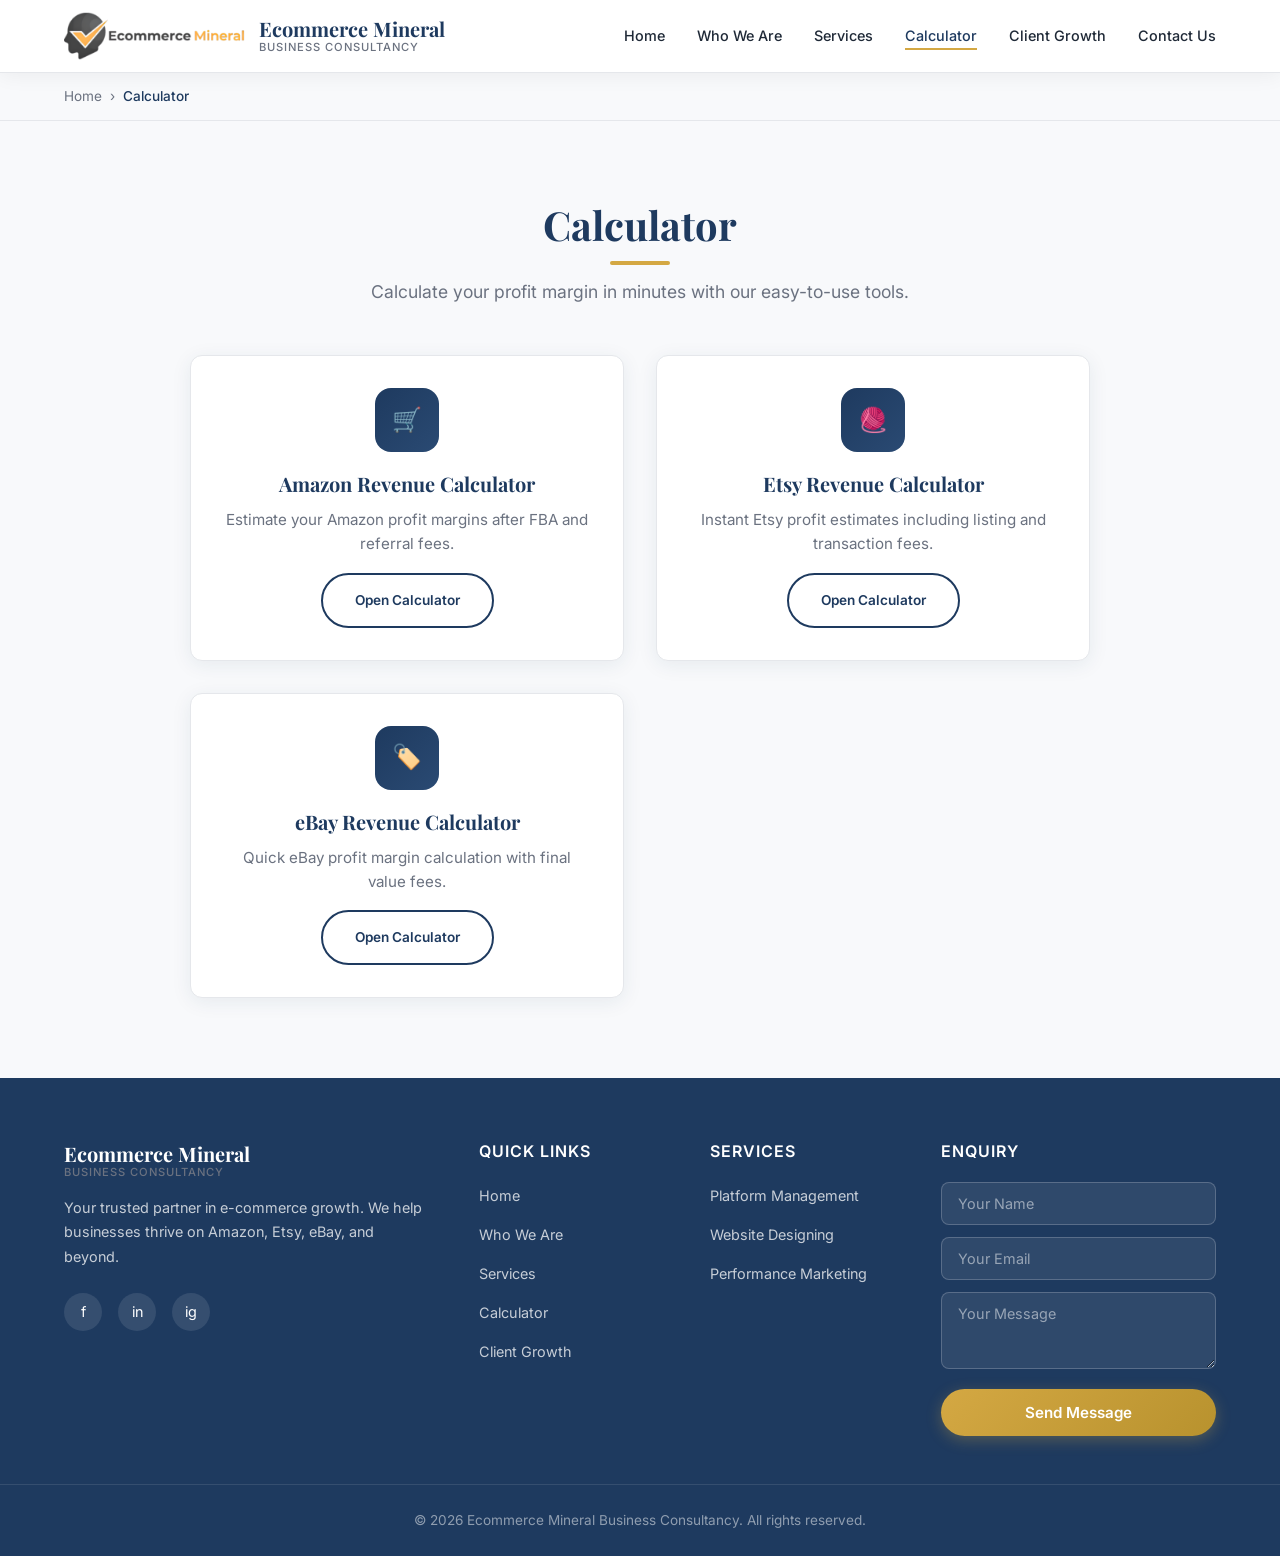
==== calculators.html @ 9b6be8db "Initial commit: Full Ecommerce Mineral Business Consultancy website with all pages, calculators, and" ====
<!DOCTYPE html>
<html lang="en">
<head>
    <meta charset="UTF-8">
    <meta name="viewport" content="width=device-width, initial-scale=1.0">
    <title>Calculator | Ecommerce Mineral Business Consultancy</title>
    <link rel="preconnect" href="https://fonts.googleapis.com">
    <link rel="preconnect" href="https://fonts.gstatic.com" crossorigin>
    <link href="https://fonts.googleapis.com/css2?family=Inter:wght@300;400;500;600;700&family=Playfair+Display:wght@600;700&display=swap" rel="stylesheet">
    <link rel="stylesheet" href="css/style.css">
    <link rel="icon" href="images/Fav_icon.png" type="image/png">
</head>
<body>
    <!-- Header -->
    <header class="site-header">
        <div class="header-inner">
            <a href="index.html" class="logo">
                <img src="images/Logo-Transparent.png" alt="Ecommerce Mineral Logo">
                <div class="logo-text">Ecommerce Mineral<span>Business Consultancy</span></div>
            </a>
            <button class="mobile-toggle" aria-label="Toggle menu">
                <span></span><span></span><span></span>
            </button>
            <ul class="nav-menu">
                <li><a href="index.html">Home</a></li>
                <li><a href="who-we-are.html">Who We Are</a></li>
                <li><a href="services.html">Services</a></li>
                <li><a href="calculators.html" class="active">Calculator</a></li>
                <li><a href="case-studies.html">Client Growth</a></li>
                <li><a href="contact.html">Contact Us</a></li>
            </ul>
        </div>
    </header>

    <!-- Breadcrumbs -->
    <nav class="breadcrumbs" aria-label="Breadcrumb">
        <ol>
            <li><a href="index.html">Home</a></li>
            <li>Calculator</li>
        </ol>
    </nav>

    <main>
        <section class="section-padding">
            <div class="container text-center">
                <h2 class="section-title fade-in">Calculator</h2>
                <p class="section-subtitle fade-in">Calculate your profit margin in minutes with our easy-to-use tools.</p>
                <div class="card-grid" style="max-width: 900px; margin: 0 auto;">
                    <a href="calculators/amazon.html" class="card fade-in fade-in-delay-1" style="text-decoration: none; color: inherit;">
                        <div class="card-icon">🛒</div>
                        <h3>Amazon Revenue Calculator</h3>
                        <p>Estimate your Amazon profit margins after FBA and referral fees.</p>
                        <span class="btn btn-outline" style="margin-top: 1rem; font-size: 0.85rem;">Open Calculator</span>
                    </a>
                    <a href="calculators/etsy.html" class="card fade-in fade-in-delay-2" style="text-decoration: none; color: inherit;">
                        <div class="card-icon">🧶</div>
                        <h3>Etsy Revenue Calculator</h3>
                        <p>Instant Etsy profit estimates including listing and transaction fees.</p>
                        <span class="btn btn-outline" style="margin-top: 1rem; font-size: 0.85rem;">Open Calculator</span>
                    </a>
                    <a href="calculators/ebay.html" class="card fade-in fade-in-delay-3" style="text-decoration: none; color: inherit;">
                        <div class="card-icon">🏷️</div>
                        <h3>eBay Revenue Calculator</h3>
                        <p>Quick eBay profit margin calculation with final value fees.</p>
                        <span class="btn btn-outline" style="margin-top: 1rem; font-size: 0.85rem;">Open Calculator</span>
                    </a>
                </div>
            </div>
        </section>
    </main>

    <!-- Footer -->
    <footer class="site-footer">
        <div class="footer-grid">
            <div class="footer-brand">
                <div class="logo-text" style="color:#fff;">Ecommerce Mineral<span>Business Consultancy</span></div>
                <p>Your trusted partner in e-commerce growth. We help businesses thrive on Amazon, Etsy, eBay, and beyond.</p>
                <div class="social-links">
                    <a href="#" aria-label="Facebook">f</a>
                    <a href="#" aria-label="LinkedIn">in</a>
                    <a href="#" aria-label="Instagram">ig</a>
                </div>
            </div>
            <div>
                <h4 class="footer-title">Quick Links</h4>
                <ul class="footer-links">
                    <li><a href="index.html">Home</a></li>
                    <li><a href="who-we-are.html">Who We Are</a></li>
                    <li><a href="services.html">Services</a></li>
                    <li><a href="calculators.html">Calculator</a></li>
                    <li><a href="case-studies.html">Client Growth</a></li>
                </ul>
            </div>
            <div>
                <h4 class="footer-title">Services</h4>
                <ul class="footer-links">
                    <li><a href="services/platform-management.html">Platform Management</a></li>
                    <li><a href="services/web-design.html">Website Designing</a></li>
                    <li><a href="services/performance-marketing.html">Performance Marketing</a></li>
                </ul>
            </div>
            <div>
                <h4 class="footer-title">Enquiry</h4>
                <form class="footer-form" onsubmit="event.preventDefault(); alert('Thank you! We will contact you soon.');">
                    <input type="text" placeholder="Your Name" required>
                    <input type="email" placeholder="Your Email" required>
                    <textarea rows="3" placeholder="Your Message" required></textarea>
                    <button type="submit" class="btn btn-accent">Send Message</button>
                </form>
            </div>
        </div>
        <div class="footer-bottom">
            <p>&copy; 2026 Ecommerce Mineral Business Consultancy. All rights reserved.</p>
        </div>
    </footer>

    <script src="js/main.js"></script>
</body>
</html>
---- css/style.css ----
/* ============================================
   Ecommerce Mineral Business Consultancy
   Global Stylesheet
   ============================================ */

/* CSS Variables */
:root {
    --primary: #1E3A5F;
    --primary-dark: #152A45;
    --primary-light: #2A4A73;
    --accent: #D4A843;
    --accent-hover: #B8922E;
    --bg: #F8F9FB;
    --bg-white: #FFFFFF;
    --text: #1F2937;
    --text-light: #6B7280;
    --border: #E5E7EB;
    --shadow: 0 4px 20px rgba(30, 58, 95, 0.08);
    --shadow-hover: 0 8px 30px rgba(30, 58, 95, 0.14);
    --radius: 12px;
    --transition: all 0.3s cubic-bezier(0.4, 0, 0.2, 1);
}

/* Reset */
*, *::before, *::after {
    margin: 0;
    padding: 0;
    box-sizing: border-box;
}

html {
    scroll-behavior: smooth;
}

body {
    font-family: 'Inter', -apple-system, BlinkMacSystemFont, 'Segoe UI', Roboto, sans-serif;
    line-height: 1.7;
    color: var(--text);
    background-color: var(--bg);
    overflow-x: hidden;
}

h1, h2, h3, h4, h5, h6 {
    font-family: 'Playfair Display', Georgia, serif;
    font-weight: 700;
    line-height: 1.2;
    color: var(--primary);
}

a {
    color: var(--primary);
    text-decoration: none;
    transition: var(--transition);
}

img {
    max-width: 100%;
    height: auto;
    display: block;
}

/* Utility */
.container {
    max-width: 1200px;
    margin: 0 auto;
    padding: 0 1.5rem;
}

.section-padding {
    padding: 5rem 0;
}

.text-center {
    text-align: center;
}

.btn {
    display: inline-flex;
    align-items: center;
    justify-content: center;
    gap: 0.5rem;
    padding: 0.875rem 2rem;
    font-family: 'Inter', sans-serif;
    font-size: 0.95rem;
    font-weight: 600;
    border-radius: 50px;
    border: none;
    cursor: pointer;
    transition: var(--transition);
    text-decoration: none;
}

.btn-primary {
    background: linear-gradient(135deg, var(--primary) 0%, var(--primary-light) 100%);
    color: #fff;
    box-shadow: 0 4px 15px rgba(30, 58, 95, 0.3);
}

.btn-primary:hover {
    background: linear-gradient(135deg, var(--primary-dark) 0%, var(--primary) 100%);
    transform: translateY(-2px);
    box-shadow: 0 6px 20px rgba(30, 58, 95, 0.4);
}

.btn-accent {
    background: linear-gradient(135deg, var(--accent) 0%, var(--accent-hover) 100%);
    color: #fff;
    box-shadow: 0 4px 15px rgba(212, 168, 67, 0.3);
}

.btn-accent:hover {
    transform: translateY(-2px);
    box-shadow: 0 6px 20px rgba(212, 168, 67, 0.4);
}

.btn-outline {
    background: transparent;
    color: var(--primary);
    border: 2px solid var(--primary);
}

.btn-outline:hover {
    background: var(--primary);
    color: #fff;
}

.section-title {
    font-size: 2.5rem;
    margin-bottom: 0.75rem;
    position: relative;
    display: inline-block;
}

.section-title::after {
    content: '';
    display: block;
    width: 60px;
    height: 4px;
    background: var(--accent);
    border-radius: 2px;
    margin: 0.75rem auto 0;
}

.section-subtitle {
    font-size: 1.1rem;
    color: var(--text-light);
    max-width: 600px;
    margin: 0 auto 3rem;
}

/* ============================================
   Header & Navigation
   ============================================ */
.site-header {
    background: rgba(255, 255, 255, 0.95);
    backdrop-filter: blur(10px);
    box-shadow: 0 2px 20px rgba(0,0,0,0.06);
    position: sticky;
    top: 0;
    z-index: 1000;
    border-bottom: 1px solid var(--border);
}

.header-inner {
    display: flex;
    align-items: center;
    justify-content: space-between;
    padding: 0.75rem 1.5rem;
    max-width: 1200px;
    margin: 0 auto;
}

.logo {
    display: flex;
    align-items: center;
    gap: 0.75rem;
}

.logo img {
    height: 48px;
    width: auto;
}

.logo-text {
    font-family: 'Playfair Display', serif;
    font-size: 1.25rem;
    font-weight: 700;
    color: var(--primary);
    line-height: 1.2;
}

.logo-text span {
    display: block;
    font-size: 0.7rem;
    font-family: 'Inter', sans-serif;
    font-weight: 500;
    color: var(--text-light);
    letter-spacing: 1px;
    text-transform: uppercase;
}

.nav-menu {
    display: flex;
    list-style: none;
    gap: 2rem;
    align-items: center;
}

.nav-menu a {
    font-size: 0.9rem;
    font-weight: 500;
    color: var(--text);
    position: relative;
    padding: 0.25rem 0;
}

.nav-menu a::after {
    content: '';
    position: absolute;
    bottom: -2px;
    left: 0;
    width: 0;
    height: 2px;
    background: var(--accent);
    transition: var(--transition);
}

.nav-menu a:hover,
.nav-menu a.active {
    color: var(--primary);
}

.nav-menu a:hover::after,
.nav-menu a.active::after {
    width: 100%;
}

.mobile-toggle {
    display: none;
    background: none;
    border: none;
    cursor: pointer;
    padding: 0.5rem;
}

.mobile-toggle span {
    display: block;
    width: 24px;
    height: 2px;
    background: var(--primary);
    margin: 5px 0;
    transition: var(--transition);
}

/* ============================================
   Breadcrumbs
   ============================================ */
.breadcrumbs {
    background: var(--bg);
    border-bottom: 1px solid var(--border);
    padding: 0.75rem 0;
}

.breadcrumbs ol {
    list-style: none;
    display: flex;
    align-items: center;
    gap: 0.5rem;
    font-size: 0.85rem;
    color: var(--text-light);
    max-width: 1200px;
    margin: 0 auto;
    padding: 0 1.5rem;
}

.breadcrumbs a {
    color: var(--text-light);
}

.breadcrumbs a:hover {
    color: var(--primary);
}

.breadcrumbs li:not(:last-child)::after {
    content: '›';
    margin-left: 0.5rem;
    color: var(--text-light);
}

.breadcrumbs li:last-child {
    color: var(--primary);
    font-weight: 500;
}

/* ============================================
   Footer
   ============================================ */
.site-footer {
    background: var(--primary);
    color: rgba(255,255,255,0.85);
    padding-top: 4rem;
}

.footer-grid {
    display: grid;
    grid-template-columns: 2fr 1fr 1fr 1.5fr;
    gap: 3rem;
    max-width: 1200px;
    margin: 0 auto;
    padding: 0 1.5rem 3rem;
}

.footer-brand .logo-text {
    color: #fff;
    margin-bottom: 1rem;
}

.footer-brand p {
    font-size: 0.9rem;
    line-height: 1.7;
    margin-bottom: 1.5rem;
    color: rgba(255,255,255,0.75);
}

.social-links {
    display: flex;
    gap: 1rem;
}

.social-links a {
    width: 38px;
    height: 38px;
    border-radius: 50%;
    background: rgba(255,255,255,0.1);
    display: flex;
    align-items: center;
    justify-content: center;
    color: #fff;
    font-size: 0.9rem;
    transition: var(--transition);
}

.social-links a:hover {
    background: var(--accent);
    transform: translateY(-3px);
}

.footer-title {
    font-family: 'Inter', sans-serif;
    font-size: 1rem;
    font-weight: 600;
    color: #fff;
    margin-bottom: 1.25rem;
    text-transform: uppercase;
    letter-spacing: 1px;
}

.footer-links {
    list-style: none;
}

.footer-links li {
    margin-bottom: 0.75rem;
}

.footer-links a {
    color: rgba(255,255,255,0.75);
    font-size: 0.9rem;
}

.footer-links a:hover {
    color: var(--accent);
    padding-left: 4px;
}

.footer-contact p {
    font-size: 0.9rem;
    margin-bottom: 0.75rem;
    display: flex;
    align-items: flex-start;
    gap: 0.75rem;
    color: rgba(255,255,255,0.75);
}

.footer-form input,
.footer-form textarea {
    width: 100%;
    padding: 0.75rem 1rem;
    margin-bottom: 0.75rem;
    border: 1px solid rgba(255,255,255,0.2);
    border-radius: 8px;
    background: rgba(255,255,255,0.08);
    color: #fff;
    font-family: 'Inter', sans-serif;
    font-size: 0.9rem;
    transition: var(--transition);
}

.footer-form input::placeholder,
.footer-form textarea::placeholder {
    color: rgba(255,255,255,0.5);
}

.footer-form input:focus,
.footer-form textarea:focus {
    outline: none;
    border-color: var(--accent);
    background: rgba(255,255,255,0.12);
}

.footer-form button {
    width: 100%;
}

.footer-bottom {
    border-top: 1px solid rgba(255,255,255,0.1);
    padding: 1.5rem;
    text-align: center;
    font-size: 0.85rem;
    color: rgba(255,255,255,0.5);
}

/* ============================================
   Animations
   ============================================ */
.fade-in {
    opacity: 0;
    transform: translateY(30px);
    transition: opacity 0.7s ease-out, transform 0.7s ease-out;
}

.fade-in.visible {
    opacity: 1;
    transform: translateY(0);
}

.fade-in-delay-1 { transition-delay: 0.1s; }
.fade-in-delay-2 { transition-delay: 0.2s; }
.fade-in-delay-3 { transition-delay: 0.3s; }
.fade-in-delay-4 { transition-delay: 0.4s; }

@keyframes float {
    0%, 100% { transform: translateY(0); }
    50% { transform: translateY(-10px); }
}

@keyframes pulse {
    0%, 100% { transform: scale(1); }
    50% { transform: scale(1.05); }
}

/* ============================================
   Hero Section
   ============================================ */
.hero {
    position: relative;
    background: linear-gradient(135deg, var(--primary) 0%, var(--primary-light) 100%);
    color: #fff;
    padding: 6rem 0 5rem;
    overflow: hidden;
}

.hero::before {
    content: '';
    position: absolute;
    top: -50%;
    right: -20%;
    width: 80%;
    height: 200%;
    background: radial-gradient(circle, rgba(255,255,255,0.06) 0%, transparent 70%);
    pointer-events: none;
}

.hero-content {
    position: relative;
    z-index: 1;
    max-width: 800px;
}

.hero h1 {
    font-size: 3.5rem;
    color: #fff;
    margin-bottom: 1rem;
    line-height: 1.1;
}

.hero .tagline {
    font-size: 1.25rem;
    color: rgba(255,255,255,0.85);
    margin-bottom: 2rem;
    font-weight: 300;
}

.hero .btn {
    font-size: 1rem;
    padding: 1rem 2.5rem;
}

/* ============================================
   Cards
   ============================================ */
.card-grid {
    display: grid;
    grid-template-columns: repeat(auto-fit, minmax(280px, 1fr));
    gap: 2rem;
}

.card {
    background: var(--bg-white);
    border-radius: var(--radius);
    padding: 2rem;
    box-shadow: var(--shadow);
    transition: var(--transition);
    border: 1px solid var(--border);
    text-align: center;
}

.card:hover {
    transform: translateY(-6px);
    box-shadow: var(--shadow-hover);
    border-color: rgba(30, 58, 95, 0.15);
}

.card-icon {
    width: 64px;
    height: 64px;
    border-radius: 16px;
    background: linear-gradient(135deg, var(--primary) 0%, var(--primary-light) 100%);
    color: #fff;
    display: flex;
    align-items: center;
    justify-content: center;
    font-size: 1.5rem;
    margin: 0 auto 1.25rem;
}

.card h3 {
    font-size: 1.25rem;
    margin-bottom: 0.75rem;
}

.card p {
    font-size: 0.95rem;
    color: var(--text-light);
    line-height: 1.6;
}

/* ============================================
   Stats
   ============================================ */
.stats-grid {
    display: grid;
    grid-template-columns: repeat(auto-fit, minmax(200px, 1fr));
    gap: 2rem;
}

.stat-item {
    text-align: center;
    padding: 2rem;
    background: var(--bg-white);
    border-radius: var(--radius);
    box-shadow: var(--shadow);
    transition: var(--transition);
}

.stat-item:hover {
    transform: translateY(-4px);
}

.stat-number {
    font-family: 'Playfair Display', serif;
    font-size: 3rem;
    font-weight: 700;
    color: var(--primary);
    line-height: 1;
    margin-bottom: 0.5rem;
}

.stat-label {
    font-size: 0.9rem;
    color: var(--text-light);
    text-transform: uppercase;
    letter-spacing: 1px;
}

/* ============================================
   Image Grid
   ============================================ */
.image-grid {
    display: grid;
    grid-template-columns: repeat(auto-fit, minmax(250px, 1fr));
    gap: 1.5rem;
}

.image-grid img {
    border-radius: var(--radius);
    box-shadow: var(--shadow);
    transition: var(--transition);
    width: 100%;
    height: 220px;
    object-fit: cover;
}

.image-grid img:hover {
    transform: scale(1.03);
    box-shadow: var(--shadow-hover);
}

/* ============================================
   Team
   ============================================ */
.team-grid {
    display: grid;
    grid-template-columns: repeat(auto-fit, minmax(220px, 1fr));
    gap: 2rem;
}

.team-member {
    text-align: center;
    background: var(--bg-white);
    border-radius: var(--radius);
    padding: 2rem 1.5rem;
    box-shadow: var(--shadow);
    transition: var(--transition);
}

.team-member:hover {
    transform: translateY(-6px);
    box-shadow: var(--shadow-hover);
}

.team-member img {
    width: 140px;
    height: 140px;
    border-radius: 50%;
    object-fit: cover;
    margin: 0 auto 1rem;
    border: 4px solid var(--bg);
    box-shadow: 0 4px 15px rgba(0,0,0,0.1);
}

.team-member h4 {
    font-size: 1.1rem;
    margin-bottom: 0.25rem;
}

.team-member span {
    font-size: 0.85rem;
    color: var(--text-light);
}

/* ============================================
   Timeline
   ============================================ */
.timeline {
    display: flex;
    gap: 2rem;
    overflow-x: auto;
    padding: 2rem 0 3rem;
    scrollbar-width: thin;
    scrollbar-color: var(--primary) var(--border);
}

.timeline::-webkit-scrollbar {
    height: 6px;
}

.timeline::-webkit-scrollbar-track {
    background: var(--border);
    border-radius: 3px;
}

.timeline::-webkit-scrollbar-thumb {
    background: var(--primary);
    border-radius: 3px;
}

.timeline-item {
    flex: 0 0 280px;
    background: var(--bg-white);
    border-radius: var(--radius);
    padding: 2rem;
    box-shadow: var(--shadow);
    position: relative;
    border-top: 4px solid var(--accent);
}

.timeline-year {
    font-family: 'Playfair Display', serif;
    font-size: 1.5rem;
    color: var(--accent);
    font-weight: 700;
    margin-bottom: 0.75rem;
}

.timeline-item h4 {
    font-size: 1.1rem;
    margin-bottom: 0.5rem;
}

.timeline-item p {
    font-size: 0.9rem;
    color: var(--text-light);
}

/* ============================================
   Services List
   ============================================ */
.service-detail {
    background: var(--bg-white);
    border-radius: var(--radius);
    padding: 3rem;
    box-shadow: var(--shadow);
    margin-bottom: 2rem;
}

.service-list {
    list-style: none;
    margin: 1.5rem 0;
}

.service-list li {
    padding: 0.75rem 0;
    border-bottom: 1px solid var(--border);
    display: flex;
    align-items: center;
    gap: 0.75rem;
    font-size: 0.95rem;
}

.service-list li::before {
    content: '✓';
    color: var(--accent);
    font-weight: bold;
    font-size: 1.1rem;
}

/* ============================================
   Calculator
   ============================================ */
.calculator-card {
    background: var(--bg-white);
    border-radius: var(--radius);
    padding: 2.5rem;
    box-shadow: var(--shadow);
    max-width: 600px;
    margin: 0 auto;
}

.calc-group {
    margin-bottom: 1.25rem;
}

.calc-group label {
    display: block;
    font-size: 0.9rem;
    font-weight: 500;
    margin-bottom: 0.5rem;
    color: var(--text);
}

.calc-group input {
    width: 100%;
    padding: 0.875rem 1rem;
    border: 1px solid var(--border);
    border-radius: 8px;
    font-family: 'Inter', sans-serif;
    font-size: 1rem;
    transition: var(--transition);
}

.calc-group input:focus {
    outline: none;
    border-color: var(--primary);
    box-shadow: 0 0 0 3px rgba(30, 58, 95, 0.1);
}

.calc-result {
    background: linear-gradient(135deg, var(--primary) 0%, var(--primary-light) 100%);
    color: #fff;
    border-radius: var(--radius);
    padding: 1.5rem;
    margin-top: 1.5rem;
    text-align: center;
}

.calc-result h4 {
    color: #fff;
    font-size: 0.9rem;
    text-transform: uppercase;
    letter-spacing: 1px;
    margin-bottom: 0.5rem;
    font-family: 'Inter', sans-serif;
}

.calc-result .value {
    font-family: 'Playfair Display', serif;
    font-size: 2.5rem;
    font-weight: 700;
}

/* ============================================
   Case Studies / Charts
   ============================================ */
.chart-bar {
    background: var(--bg-white);
    border-radius: var(--radius);
    padding: 2rem;
    box-shadow: var(--shadow);
    margin-bottom: 2rem;
}

.bar-visual {
    display: flex;
    align-items: flex-end;
    gap: 1.5rem;
    height: 250px;
    padding: 1rem 0;
    border-bottom: 2px solid var(--border);
    margin-bottom: 1rem;
}

.bar {
    flex: 1;
    background: linear-gradient(to top, var(--primary) 0%, var(--primary-light) 100%);
    border-radius: 6px 6px 0 0;
    position: relative;
    transition: height 1s ease-out;
    min-height: 20px;
}

.bar.accent {
    background: linear-gradient(to top, var(--accent) 0%, var(--accent-hover) 100%);
}

.bar-label {
    position: absolute;
    bottom: -28px;
    left: 50%;
    transform: translateX(-50%);
    font-size: 0.8rem;
    color: var(--text-light);
    white-space: nowrap;
}

.bar-value {
    position: absolute;
    top: -28px;
    left: 50%;
    transform: translateX(-50%);
    font-size: 0.85rem;
    font-weight: 600;
    color: var(--primary);
}

/* Testimonial Carousel */
.testimonial-carousel {
    position: relative;
    max-width: 700px;
    margin: 0 auto;
    overflow: hidden;
}

.testimonial-track {
    display: flex;
    transition: transform 0.5s ease-in-out;
}

.testimonial-item {
    min-width: 100%;
    padding: 2rem;
    text-align: center;
}

.testimonial-item img {
    width: 80px;
    height: 80px;
    border-radius: 50%;
    object-fit: cover;
    margin: 0 auto 1rem;
    border: 3px solid var(--accent);
}

.testimonial-item blockquote {
    font-size: 1.1rem;
    font-style: italic;
    color: var(--text-light);
    margin-bottom: 1rem;
    line-height: 1.7;
}

.testimonial-item h4 {
    font-size: 1rem;
    margin-bottom: 0.25rem;
}

.testimonial-item span {
    font-size: 0.85rem;
    color: var(--text-light);
}

.carousel-nav {
    display: flex;
    justify-content: center;
    gap: 0.75rem;
    margin-top: 1.5rem;
}

.carousel-dot {
    width: 10px;
    height: 10px;
    border-radius: 50%;
    background: var(--border);
    border: none;
    cursor: pointer;
    transition: var(--transition);
}

.carousel-dot.active {
    background: var(--accent);
    transform: scale(1.2);
}

/* ============================================
   Contact Page
   ============================================ */
.contact-grid {
    display: grid;
    grid-template-columns: 1fr 1fr;
    gap: 3rem;
    align-items: start;
}

.contact-form {
    background: var(--bg-white);
    border-radius: var(--radius);
    padding: 2.5rem;
    box-shadow: var(--shadow);
}

.contact-form .form-group {
    margin-bottom: 1.25rem;
}

.contact-form label {
    display: block;
    font-size: 0.9rem;
    font-weight: 500;
    margin-bottom: 0.5rem;
}

.contact-form input,
.contact-form textarea {
    width: 100%;
    padding: 0.875rem 1rem;
    border: 1px solid var(--border);
    border-radius: 8px;
    font-family: 'Inter', sans-serif;
    font-size: 0.95rem;
    transition: var(--transition);
}

.contact-form input:focus,
.contact-form textarea:focus {
    outline: none;
    border-color: var(--primary);
    box-shadow: 0 0 0 3px rgba(30, 58, 95, 0.1);
}

.contact-info-block {
    background: var(--bg-white);
    border-radius: var(--radius);
    padding: 2.5rem;
    box-shadow: var(--shadow);
    margin-bottom: 2rem;
}

.contact-info-block h3 {
    margin-bottom: 1.5rem;
    font-size: 1.25rem;
}

.info-item {
    display: flex;
    align-items: flex-start;
    gap: 1rem;
    margin-bottom: 1.25rem;
}

.info-item i {
    width: 40px;
    height: 40px;
    border-radius: 10px;
    background: linear-gradient(135deg, var(--primary) 0%, var(--primary-light) 100%);
    color: #fff;
    display: flex;
    align-items: center;
    justify-content: center;
    font-size: 0.9rem;
    flex-shrink: 0;
}

.info-item div strong {
    display: block;
    font-size: 0.9rem;
    margin-bottom: 0.25rem;
}

.info-item div span {
    font-size: 0.9rem;
    color: var(--text-light);
}

.map-container {
    border-radius: var(--radius);
    overflow: hidden;
    box-shadow: var(--shadow);
    height: 300px;
}

.map-container iframe {
    width: 100%;
    height: 100%;
    border: none;
}

/* ============================================
   Responsive
   ============================================ */
@media (max-width: 992px) {
    .footer-grid {
        grid-template-columns: 1fr 1fr;
    }
    .contact-grid {
        grid-template-columns: 1fr;
    }
}

@media (max-width: 768px) {
    .nav-menu {
        position: fixed;
        top: 70px;
        left: 0;
        right: 0;
        background: rgba(255,255,255,0.98);
        backdrop-filter: blur(10px);
        flex-direction: column;
        padding: 2rem;
        gap: 1.5rem;
        box-shadow: 0 10px 30px rgba(0,0,0,0.1);
        transform: translateY(-150%);
        opacity: 0;
        pointer-events: none;
        transition: var(--transition);
    }

    .nav-menu.open {
        transform: translateY(0);
        opacity: 1;
        pointer-events: all;
    }

    .mobile-toggle {
        display: block;
    }

    .mobile-toggle.open span:nth-child(1) {
        transform: rotate(45deg) translate(5px, 5px);
    }

    .mobile-toggle.open span:nth-child(2) {
        opacity: 0;
    }

    .mobile-toggle.open span:nth-child(3) {
        transform: rotate(-45deg) translate(5px, -5px);
    }

    .hero h1 {
        font-size: 2.25rem;
    }

    .section-title {
        font-size: 1.75rem;
    }

    .footer-grid {
        grid-template-columns: 1fr;
        gap: 2rem;
    }

    .service-detail {
        padding: 1.5rem;
    }

    .calculator-card {
        padding: 1.5rem;
    }

    .bar-visual {
        height: 180px;
    }
}

@media (max-width: 480px) {
    .hero {
        padding: 4rem 0 3rem;
    }

    .hero h1 {
        font-size: 1.85rem;
    }

    .section-padding {
        padding: 3rem 0;
    }

    .stats-grid {
        grid-template-columns: 1fr 1fr;
    }

    .stat-number {
        font-size: 2rem;
    }

    .card-grid {
        grid-template-columns: 1fr;
    }
}
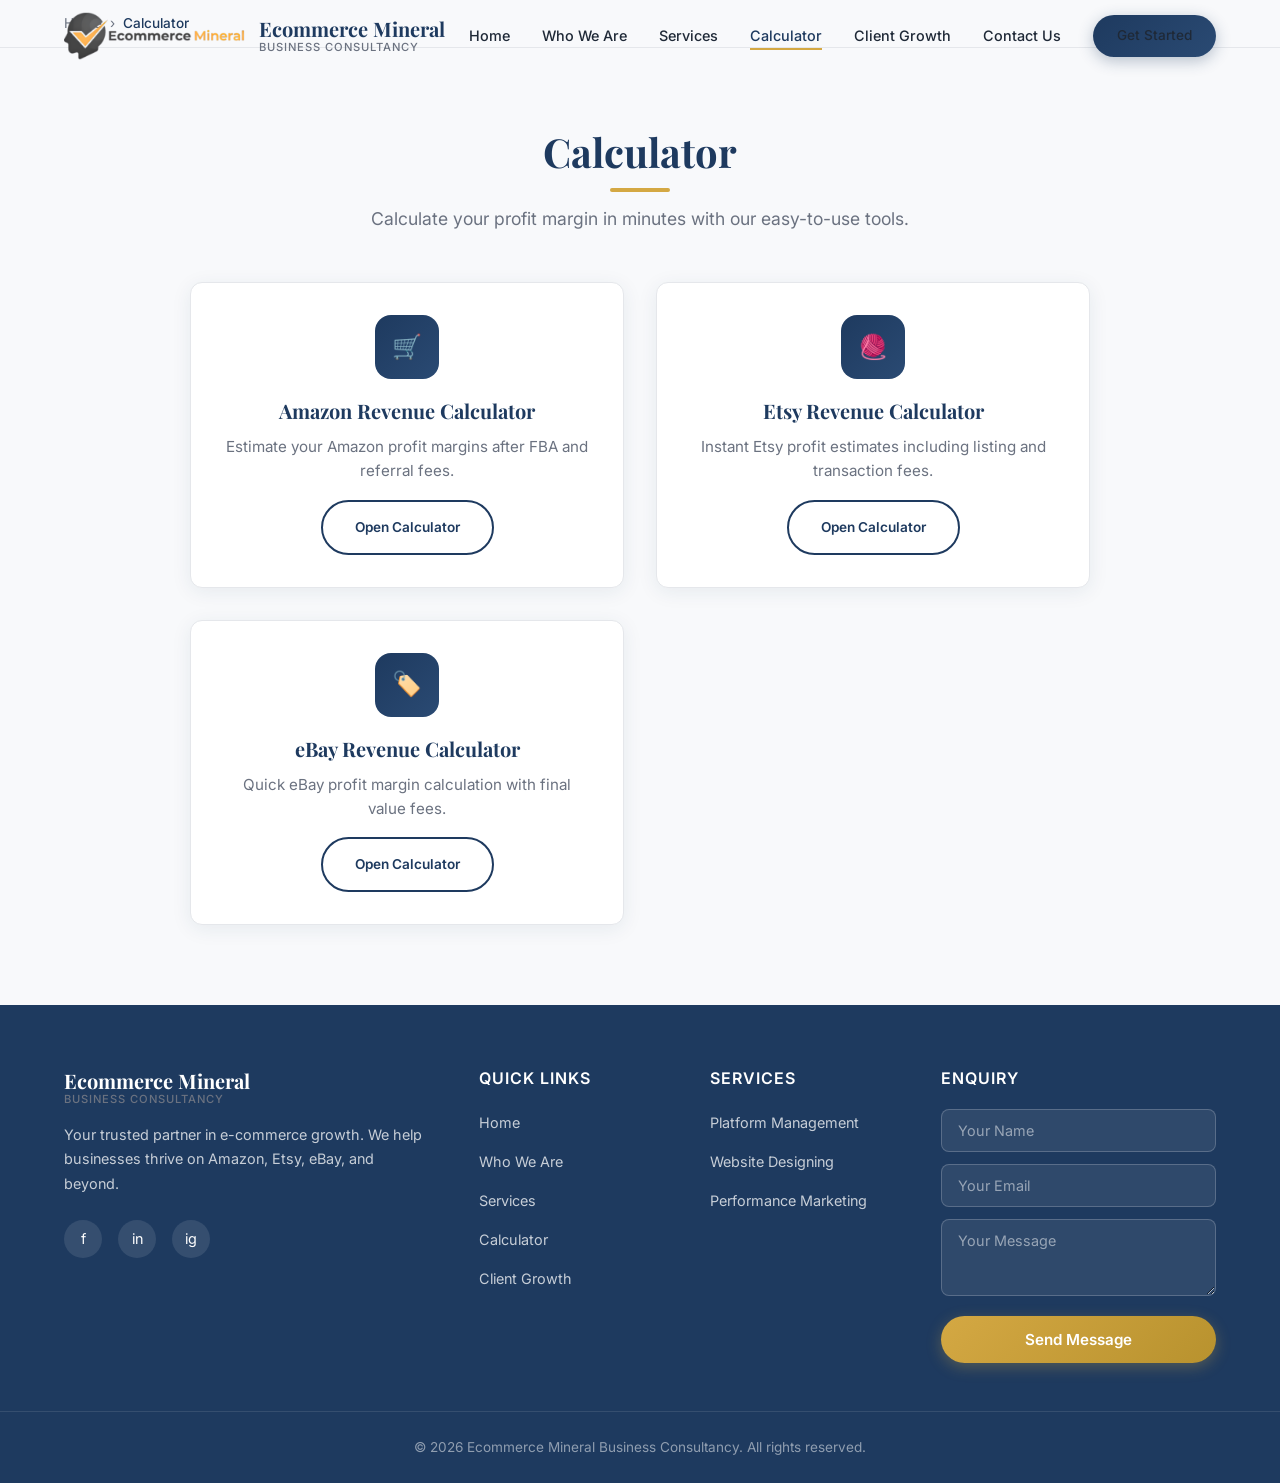
==== commit 0dbc9314: "Apply new animated header with CTA button and slide-out menu to all pages" ====
--- a/calculators.html
+++ b/calculators.html
@@ -18,7 +18,7 @@
                 <img src="images/Logo-Transparent.png" alt="Ecommerce Mineral Logo">
                 <div class="logo-text">Ecommerce Mineral<span>Business Consultancy</span></div>
             </a>
-            <button class="mobile-toggle" aria-label="Toggle menu">
+            <button class="mobile-toggle" aria-label="Toggle menu" aria-expanded="false">
                 <span></span><span></span><span></span>
             </button>
             <ul class="nav-menu">
@@ -28,8 +28,10 @@
                 <li><a href="calculators.html" class="active">Calculator</a></li>
                 <li><a href="case-studies.html">Client Growth</a></li>
                 <li><a href="contact.html">Contact Us</a></li>
+                <li><a href="contact.html" class="btn btn-primary nav-cta">Get Started</a></li>
             </ul>
         </div>
+        <div class="mobile-backdrop" aria-hidden="true"></div>
     </header>
 
     <!-- Breadcrumbs -->
--- a/css/style.css
+++ b/css/style.css
@@ -152,13 +152,33 @@
    Header & Navigation
    ============================================ */
 .site-header {
-    background: rgba(255, 255, 255, 0.95);
+    position: fixed;
+    top: 0;
+    left: 0;
+    right: 0;
+    z-index: 1000;
+    background: transparent;
+    border-bottom: 1px solid transparent;
+    transition: background 0.3s ease, box-shadow 0.3s ease, border-color 0.3s ease;
+    animation: headerSlideDown 0.3s ease forwards;
+}
+
+.site-header.scrolled {
+    background: rgba(255, 255, 255, 0.98);
     backdrop-filter: blur(10px);
-    box-shadow: 0 2px 20px rgba(0,0,0,0.06);
-    position: sticky;
-    top: 0;
-    z-index: 1000;
+    box-shadow: 0 2px 20px rgba(0,0,0,0.08);
     border-bottom: 1px solid var(--border);
+}
+
+@keyframes headerSlideDown {
+    from {
+        opacity: 0;
+        transform: translateY(-20px);
+    }
+    to {
+        opacity: 1;
+        transform: translateY(0);
+    }
 }
 
 .header-inner {
@@ -222,7 +242,12 @@
     width: 0;
     height: 2px;
     background: var(--accent);
-    transition: var(--transition);
+    transition: width 0.3s ease;
+}
+
+.nav-menu a:hover::after,
+.nav-menu a.active::after {
+    width: 100%;
 }
 
 .nav-menu a:hover,
@@ -230,9 +255,14 @@
     color: var(--primary);
 }
 
-.nav-menu a:hover::after,
-.nav-menu a.active::after {
-    width: 100%;
+.nav-cta {
+    padding: 0.6rem 1.5rem !important;
+    font-size: 0.85rem !important;
+    border-radius: 50px;
+}
+
+.nav-cta::after {
+    display: none !important;
 }
 
 .mobile-toggle {
@@ -241,6 +271,7 @@
     border: none;
     cursor: pointer;
     padding: 0.5rem;
+    z-index: 1001;
 }
 
 .mobile-toggle span {
@@ -249,7 +280,37 @@
     height: 2px;
     background: var(--primary);
     margin: 5px 0;
-    transition: var(--transition);
+    transition: transform 0.3s ease, opacity 0.3s ease;
+}
+
+.mobile-toggle.open span:nth-child(1) {
+    transform: rotate(45deg) translate(5px, 5px);
+}
+
+.mobile-toggle.open span:nth-child(2) {
+    opacity: 0;
+}
+
+.mobile-toggle.open span:nth-child(3) {
+    transform: rotate(-45deg) translate(5px, -5px);
+}
+
+.mobile-backdrop {
+    display: none;
+    position: fixed;
+    top: 0;
+    left: 0;
+    right: 0;
+    bottom: 0;
+    background: rgba(0,0,0,0.4);
+    z-index: 999;
+    opacity: 0;
+    transition: opacity 0.3s ease;
+}
+
+.mobile-backdrop.open {
+    display: block;
+    opacity: 1;
 }
 
 /* ============================================
@@ -607,6 +668,86 @@
 }
 
 /* ============================================
+   Website Showcase
+   ============================================ */
+.showcase-grid {
+    display: grid;
+    grid-template-columns: repeat(auto-fit, minmax(280px, 1fr));
+    gap: 1.5rem;
+}
+
+.showcase-item {
+    position: relative;
+    border-radius: var(--radius);
+    overflow: hidden;
+    box-shadow: var(--shadow);
+    transition: var(--transition);
+    background: #f1f3f6;
+    display: flex;
+    align-items: center;
+    justify-content: center;
+    min-height: 220px;
+}
+
+.showcase-item:hover {
+    transform: translateY(-6px);
+    box-shadow: var(--shadow-hover);
+}
+
+.showcase-item img {
+    width: 100%;
+    height: auto;
+    max-height: 280px;
+    object-fit: contain;
+    display: block;
+    transition: var(--transition);
+    padding: 0.75rem;
+}
+
+.showcase-item:hover img {
+    transform: scale(1.02);
+}
+
+.showcase-overlay {
+    position: absolute;
+    bottom: 0;
+    left: 0;
+    right: 0;
+    background: linear-gradient(to top, rgba(30, 58, 95, 0.92) 0%, rgba(30, 58, 95, 0.4) 60%, transparent 100%);
+    padding: 2.5rem 1.25rem 1.25rem;
+    color: #fff;
+    transition: var(--transition);
+}
+
+.showcase-overlay h4 {
+    color: #fff;
+    font-family: 'Inter', sans-serif;
+    font-size: 1rem;
+    font-weight: 600;
+    margin-bottom: 0.25rem;
+}
+
+.showcase-overlay span {
+    font-size: 0.8rem;
+    color: rgba(255,255,255,0.85);
+}
+
+.showcase-badge {
+    position: absolute;
+    top: 1rem;
+    right: 1rem;
+    background: var(--accent);
+    color: #fff;
+    font-size: 0.7rem;
+    font-weight: 600;
+    text-transform: uppercase;
+    letter-spacing: 0.5px;
+    padding: 0.35rem 0.75rem;
+    border-radius: 50px;
+    box-shadow: 0 2px 8px rgba(0,0,0,0.2);
+}
+
+/* ============================================
    Team
    ============================================ */
 .team-grid {
@@ -1039,25 +1180,30 @@
 @media (max-width: 768px) {
     .nav-menu {
         position: fixed;
-        top: 70px;
-        left: 0;
+        top: 0;
         right: 0;
+        bottom: 0;
+        left: auto;
+        width: 280px;
+        max-width: 80vw;
         background: rgba(255,255,255,0.98);
         backdrop-filter: blur(10px);
         flex-direction: column;
-        padding: 2rem;
-        gap: 1.5rem;
-        box-shadow: 0 10px 30px rgba(0,0,0,0.1);
-        transform: translateY(-150%);
-        opacity: 0;
+        align-items: flex-start;
+        padding: 5rem 2rem 2rem;
+        gap: 1.25rem;
+        box-shadow: -5px 0 30px rgba(0,0,0,0.12);
+        transform: translateX(100%);
+        opacity: 1;
         pointer-events: none;
-        transition: var(--transition);
+        transition: transform 0.35s ease, pointer-events 0s 0.35s;
+        z-index: 1000;
     }
 
     .nav-menu.open {
-        transform: translateY(0);
-        opacity: 1;
+        transform: translateX(0);
         pointer-events: all;
+        transition: transform 0.35s ease;
     }
 
     .mobile-toggle {
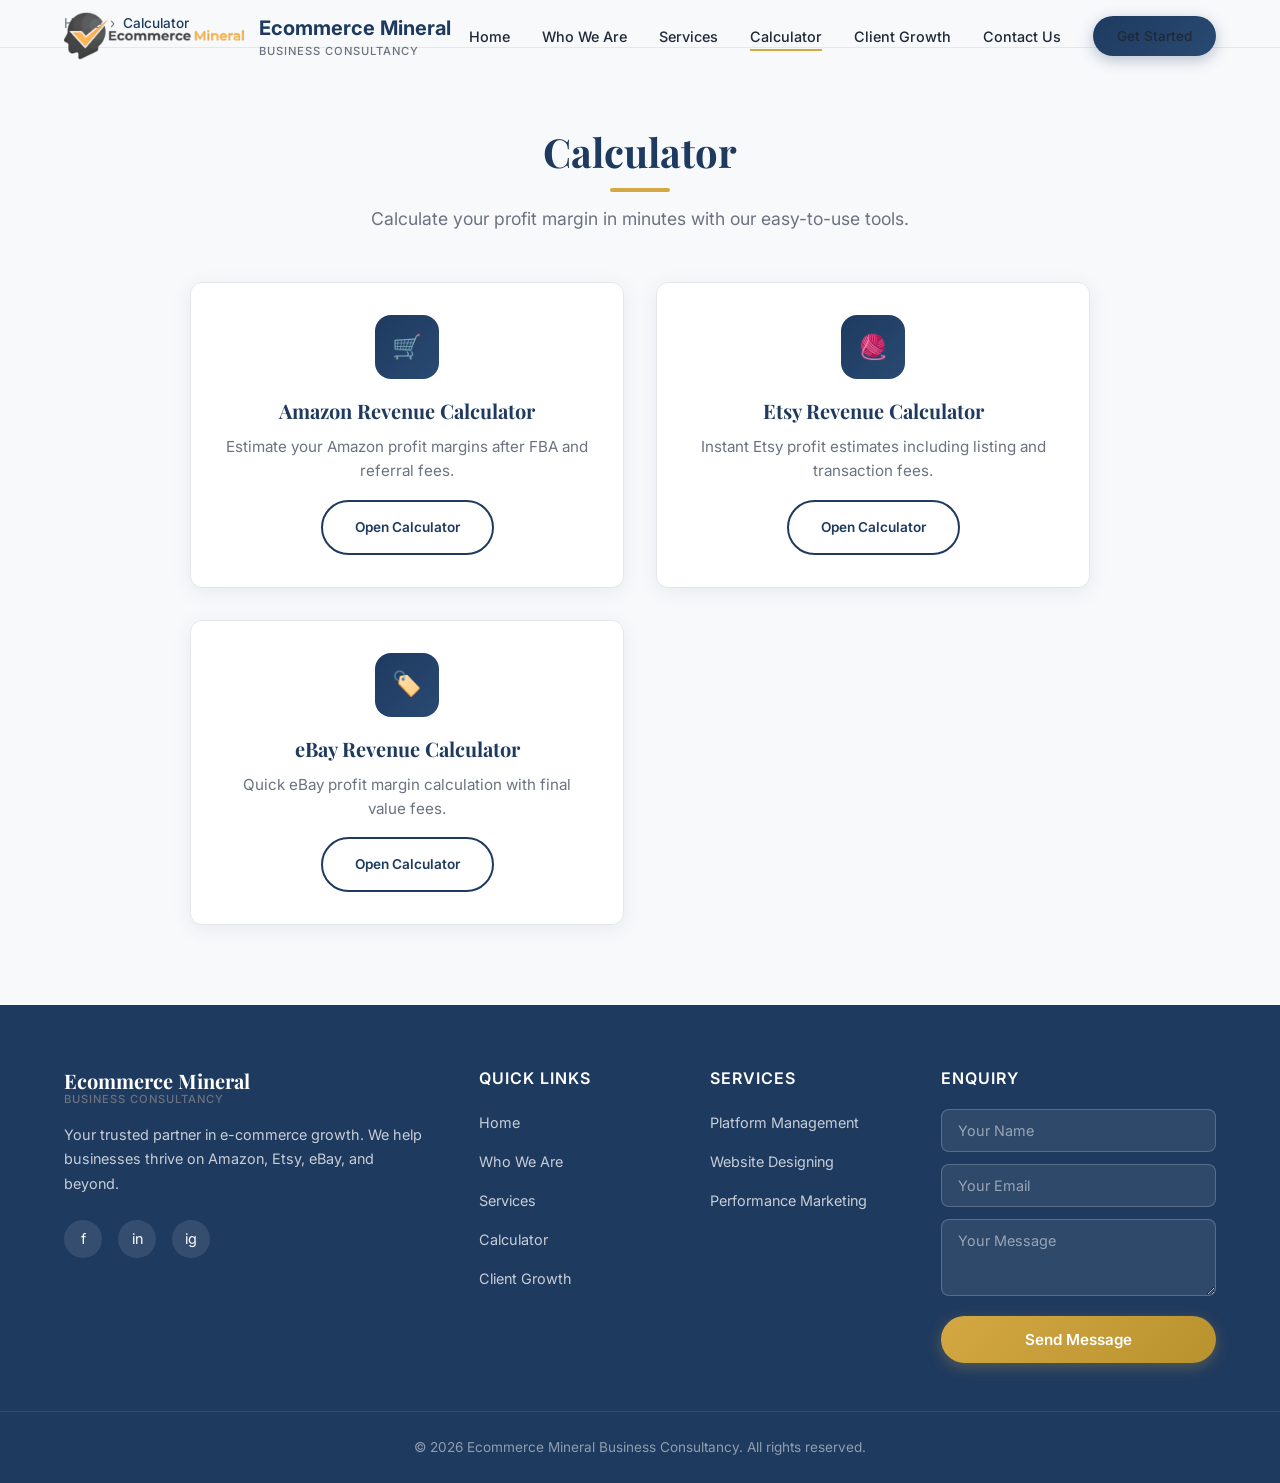
==== commit 98f7085d: "Add header/footer include system with fetch-based loader, hover color cycle, mobile blur" ====
--- a/calculators.html
+++ b/calculators.html
@@ -11,28 +11,7 @@
     <link rel="icon" href="images/Fav_icon.png" type="image/png">
 </head>
 <body>
-    <!-- Header -->
-    <header class="site-header">
-        <div class="header-inner">
-            <a href="index.html" class="logo">
-                <img src="images/Logo-Transparent.png" alt="Ecommerce Mineral Logo">
-                <div class="logo-text">Ecommerce Mineral<span>Business Consultancy</span></div>
-            </a>
-            <button class="mobile-toggle" aria-label="Toggle menu" aria-expanded="false">
-                <span></span><span></span><span></span>
-            </button>
-            <ul class="nav-menu">
-                <li><a href="index.html">Home</a></li>
-                <li><a href="who-we-are.html">Who We Are</a></li>
-                <li><a href="services.html">Services</a></li>
-                <li><a href="calculators.html" class="active">Calculator</a></li>
-                <li><a href="case-studies.html">Client Growth</a></li>
-                <li><a href="contact.html">Contact Us</a></li>
-                <li><a href="contact.html" class="btn btn-primary nav-cta">Get Started</a></li>
-            </ul>
-        </div>
-        <div class="mobile-backdrop" aria-hidden="true"></div>
-    </header>
+    <div id="header-placeholder"></div>
 
     <!-- Breadcrumbs -->
     <nav class="breadcrumbs" aria-label="Breadcrumb">
@@ -71,50 +50,7 @@
         </section>
     </main>
 
-    <!-- Footer -->
-    <footer class="site-footer">
-        <div class="footer-grid">
-            <div class="footer-brand">
-                <div class="logo-text" style="color:#fff;">Ecommerce Mineral<span>Business Consultancy</span></div>
-                <p>Your trusted partner in e-commerce growth. We help businesses thrive on Amazon, Etsy, eBay, and beyond.</p>
-                <div class="social-links">
-                    <a href="#" aria-label="Facebook">f</a>
-                    <a href="#" aria-label="LinkedIn">in</a>
-                    <a href="#" aria-label="Instagram">ig</a>
-                </div>
-            </div>
-            <div>
-                <h4 class="footer-title">Quick Links</h4>
-                <ul class="footer-links">
-                    <li><a href="index.html">Home</a></li>
-                    <li><a href="who-we-are.html">Who We Are</a></li>
-                    <li><a href="services.html">Services</a></li>
-                    <li><a href="calculators.html">Calculator</a></li>
-                    <li><a href="case-studies.html">Client Growth</a></li>
-                </ul>
-            </div>
-            <div>
-                <h4 class="footer-title">Services</h4>
-                <ul class="footer-links">
-                    <li><a href="services/platform-management.html">Platform Management</a></li>
-                    <li><a href="services/web-design.html">Website Designing</a></li>
-                    <li><a href="services/performance-marketing.html">Performance Marketing</a></li>
-                </ul>
-            </div>
-            <div>
-                <h4 class="footer-title">Enquiry</h4>
-                <form class="footer-form" onsubmit="event.preventDefault(); alert('Thank you! We will contact you soon.');">
-                    <input type="text" placeholder="Your Name" required>
-                    <input type="email" placeholder="Your Email" required>
-                    <textarea rows="3" placeholder="Your Message" required></textarea>
-                    <button type="submit" class="btn btn-accent">Send Message</button>
-                </form>
-            </div>
-        </div>
-        <div class="footer-bottom">
-            <p>&copy; 2026 Ecommerce Mineral Business Consultancy. All rights reserved.</p>
-        </div>
-    </footer>
+    <div id="footer-placeholder"></div>
 
     <script src="js/main.js"></script>
 </body>
--- a/css/style.css
+++ b/css/style.css
@@ -1273,3 +1273,41 @@
         grid-template-columns: 1fr;
     }
 }
+
+/* ============================================
+   Header Hover Color Cycle & Text Styling
+   ============================================ */
+.site-header,
+.site-header .nav-menu a,
+.site-header .logo-text {
+    font-family: 'Inter', system-ui, -apple-system, BlinkMacSystemFont, 'Segoe UI', Roboto, sans-serif;
+    line-height: 1.5;
+}
+
+.site-header .nav-menu a {
+    color: #1F2937;
+}
+
+.site-header .logo-text {
+    color: #1E3A5F;
+}
+
+.site-header:hover,
+.site-header.scrolled:hover {
+    animation: headerColorCycle 4s ease infinite;
+}
+
+@keyframes headerColorCycle {
+    0% { background: rgba(200, 220, 245, 0.98); }
+    25% { background: rgba(220, 235, 250, 0.98); }
+    50% { background: rgba(230, 225, 245, 0.98); }
+    75% { background: rgba(215, 240, 235, 0.98); }
+    100% { background: rgba(200, 220, 245, 0.98); }
+}
+
+@media (max-width: 768px) {
+    .site-header {
+        backdrop-filter: blur(8px);
+        -webkit-backdrop-filter: blur(8px);
+    }
+}
